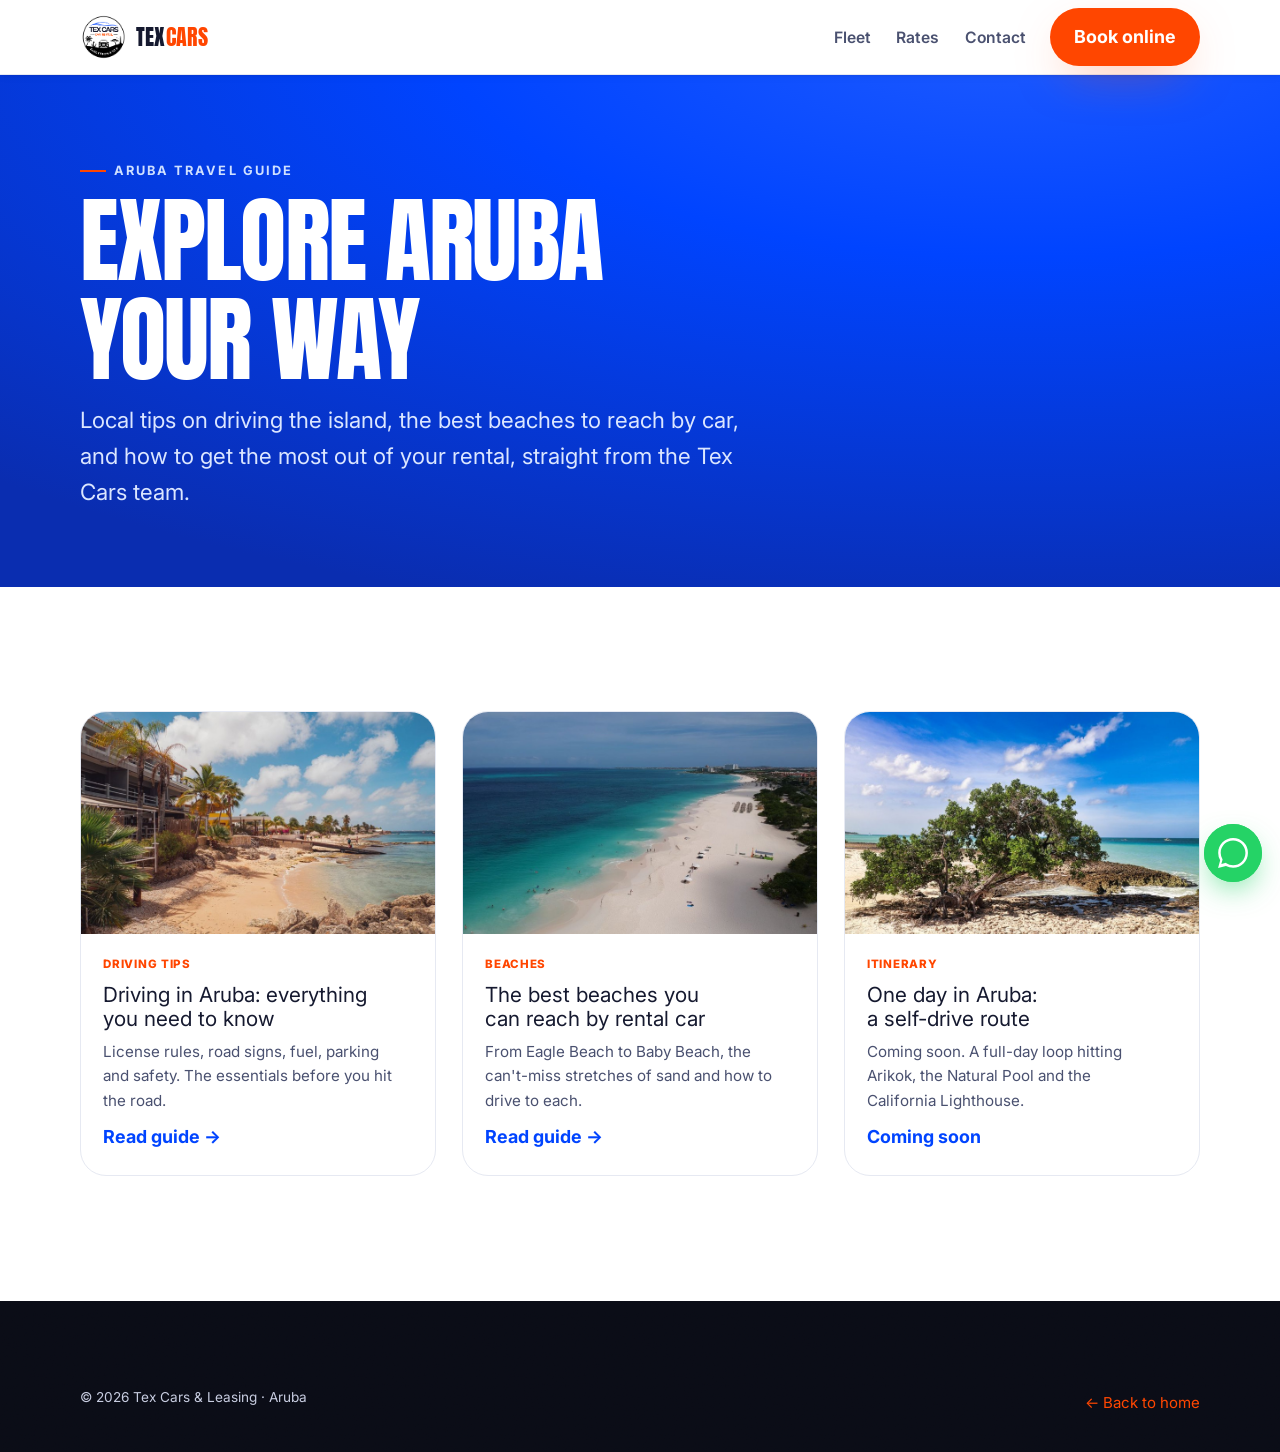
==== blog/index.html @ 94647b30 "chore: save project assets — Phase 1 site (Phase 1↔2 connection, real fleet, dual currency), client " ====
<!DOCTYPE html>
<html lang="en">
<head>
  <meta charset="UTF-8" />
  <meta name="viewport" content="width=device-width, initial-scale=1.0" />
  <title>Aruba Travel Guide | Tex Cars & Leasing</title>
  <meta name="description" content="Tips for getting around Aruba by car: driving rules, the best beaches you can reach, and how to make the most of your rental. By Tex Cars & Leasing." />
  <meta name="theme-color" content="#0044FF" />
  <link rel="canonical" href="https://tex-cars.com/blog/" />
  <link rel="icon" type="image/png" href="../assets/logo/LOGOCIRCLE_COLOUR.png" />
  <link rel="preconnect" href="https://fonts.googleapis.com" />
  <link rel="preconnect" href="https://fonts.gstatic.com" crossorigin />
  <link href="https://fonts.googleapis.com/css2?family=Anton&family=Inter:wght@400;500;600;700;800&display=swap" rel="stylesheet" />
  <link rel="stylesheet" href="../styles/reset.css" />
  <link rel="stylesheet" href="../styles/tokens.css" />
  <link rel="stylesheet" href="../styles/main.css" />
</head>
<body>
  <header class="header is-scrolled">
    <div class="container">
      <nav class="nav" aria-label="Main">
        <a class="nav__logo" href="../index.html" aria-label="Tex Cars home">
          <img src="../assets/logo/LOGOCIRCLE_COLOUR.png" alt="Tex Cars" />
          <span>TEX<b>CARS</b></span>
        </a>
        <ul class="nav__links">
          <li><a href="../index.html#fleet">Fleet</a></li>
          <li><a href="../index.html#rates">Rates</a></li>
          <li><a href="../index.html#contact">Contact</a></li>
        </ul>
        <div class="nav__actions">
          <a class="btn btn--wa" href="https://wa.me/2975642825" target="_blank" rel="noopener" data-booking-href="/book" data-book-en="Book online">Book now</a>
        </div>
      </nav>
    </div>
  </header>

  <main>
    <section class="blog-hero">
      <div class="container">
        <span class="eyebrow">Aruba travel guide</span>
        <h1>Explore Aruba<br>your way</h1>
        <p>Local tips on driving the island, the best beaches to reach by car, and how to get the most out of your rental, straight from the Tex Cars team.</p>
      </div>
    </section>

    <section class="section">
      <div class="container">
        <div class="post-grid">

          <a class="post-card" href="driving-in-aruba.html">
            <div class="post-card__img"><img src="../assets/img/hero-coast.jpg" alt="Coastal road in Aruba" loading="lazy" /></div>
            <div class="post-card__body">
              <span class="post-card__tag">Driving tips</span>
              <h3>Driving in Aruba: everything you need to know</h3>
              <p>License rules, road signs, fuel, parking and safety. The essentials before you hit the road.</p>
              <span class="more">Read guide →</span>
            </div>
          </a>

          <a class="post-card" href="best-beaches-by-car-aruba.html">
            <div class="post-card__img"><img src="../assets/img/hero-beach.jpg" alt="Turquoise beach in Aruba" loading="lazy" /></div>
            <div class="post-card__body">
              <span class="post-card__tag">Beaches</span>
              <h3>The best beaches you can reach by rental car</h3>
              <p>From Eagle Beach to Baby Beach, the can't-miss stretches of sand and how to drive to each.</p>
              <span class="more">Read guide →</span>
            </div>
          </a>

          <a class="post-card" href="driving-in-aruba.html">
            <div class="post-card__img"><img src="../assets/img/hero-tree.jpg" alt="Divi-divi tree in Aruba" loading="lazy" /></div>
            <div class="post-card__body">
              <span class="post-card__tag">Itinerary</span>
              <h3>One day in Aruba: a self-drive route</h3>
              <p>Coming soon. A full-day loop hitting Arikok, the Natural Pool and the California Lighthouse.</p>
              <span class="more">Coming soon</span>
            </div>
          </a>

        </div>
      </div>
    </section>
  </main>

  <footer class="footer">
    <div class="container">
      <div class="footer__bottom" style="margin-top:0;border-top:none;">
        <span>© <span id="year">2026</span> Tex Cars &amp; Leasing · Aruba</span>
        <a href="../index.html">← Back to home</a>
      </div>
    </div>
  </footer>

  <a class="wa-float" href="https://wa.me/2975642825" target="_blank" rel="noopener" aria-label="WhatsApp">
    <svg viewBox="0 0 24 24" fill="currentColor"><path d="M.057 24l1.687-6.163a11.867 11.867 0 01-1.587-5.946C.16 5.335 5.495 0 12.05 0a11.817 11.817 0 018.413 3.488 11.824 11.824 0 013.48 8.414c-.003 6.557-5.338 11.892-11.893 11.892a11.9 11.9 0 01-5.688-1.448L.057 24zm6.597-3.807c1.676.995 3.276 1.591 5.392 1.592 5.448 0 9.886-4.434 9.889-9.885.002-5.462-4.415-9.89-9.881-9.892-5.452 0-9.887 4.434-9.889 9.884a9.86 9.86 0 001.51 5.26l-.999 3.648 3.738-.979z"/></svg>
  </a>
  <script src="../data/config.js"></script>
  <script src="../scripts/booking-bridge.js"></script>
  <script>document.getElementById('year').textContent=new Date().getFullYear();</script>
</body>
</html>
---- styles/tokens.css ----
/* ============================================
   tokens.css — Tex Cars brand design tokens
   Palette sourced from the official logo:
   Blue #0044FF · Orange #FF4600 · Navy #15192F
   ============================================ */
:root {
  /* ---- Brand ---- */
  --brand-blue:   #0044FF;
  --brand-blue-600:#0036CC;
  --brand-blue-700:#0a2db0;
  --brand-orange: #FF4600;
  --brand-orange-600:#E23E00;
  --brand-navy:   #15192F;
  --brand-black:  #0a0c16;
  --white:        #FFFFFF;

  /* ---- Tints / neutrals ---- */
  --blue-50:   #EEF3FF;
  --blue-100:  #DCE6FF;
  --orange-50: #FFF1EC;
  --ink:       #15192F;
  --ink-soft:  #4a5170;
  --ink-mute:  #828aa6;
  --line:      #e6e9f2;
  --surface:   #f7f8fc;
  --surface-2: #eef1f8;

  /* ---- Gradients / glows ---- */
  --grad-hero: radial-gradient(120% 120% at 80% -10%, #1f5bff 0%, #0044FF 38%, #0a2db0 100%);
  --grad-band: linear-gradient(120deg, #0044FF 0%, #0a2db0 100%);
  --glow-orange: 0 18px 50px -18px rgba(255,70,0,.55);
  --glow-blue:   0 18px 50px -18px rgba(0,68,255,.45);

  /* ---- Typography ---- */
  --font-display: "Anton", "Archivo", system-ui, sans-serif;
  --font-body: "Inter", system-ui, -apple-system, Segoe UI, Roboto, sans-serif;
  --tracking-tight: -0.02em;
  --tracking-wide: 0.16em;

  /* fluid type scale */
  --fs-eyebrow: .8rem;
  --fs-body:   clamp(1rem, .96rem + .2vw, 1.125rem);
  --fs-lead:   clamp(1.125rem, 1rem + .6vw, 1.4rem);
  --fs-h3:     clamp(1.3rem, 1.1rem + 1vw, 1.8rem);
  --fs-h2:     clamp(2rem, 1.4rem + 2.6vw, 3.4rem);
  --fs-h1:     clamp(2.8rem, 1.6rem + 5.4vw, 6rem);

  /* ---- Layout ---- */
  --container: 1200px;
  --gutter: clamp(1.1rem, 4vw, 2.5rem);
  --radius: 16px;
  --radius-lg: 26px;
  --radius-pill: 999px;
  --section-y: clamp(4rem, 3rem + 6vw, 8rem);

  /* ---- Shadows ---- */
  --shadow-sm: 0 1px 2px rgba(21,25,47,.06), 0 2px 8px rgba(21,25,47,.05);
  --shadow-md: 0 10px 30px -12px rgba(21,25,47,.18);
  --shadow-lg: 0 30px 60px -20px rgba(21,25,47,.28);

  --ease: cubic-bezier(.22,.61,.36,1);
}
---- styles/main.css ----
/* ============================================
   main.css — Tex Cars layout + components
   ============================================ */

body {
  font-family: var(--font-body);
  color: var(--ink);
  background: var(--white);
  font-size: var(--fs-body);
  overflow-x: hidden;
}

/* ---------- Layout helpers ---------- */
.container { width: 100%; max-width: var(--container); margin-inline: auto; padding-inline: var(--gutter); }
.section { padding-block: var(--section-y); }
.section--tint { background: var(--surface); }
.center { text-align: center; }
.eyebrow {
  display: inline-flex; align-items: center; gap: .5rem;
  font-size: var(--fs-eyebrow); font-weight: 700; letter-spacing: var(--tracking-wide);
  text-transform: uppercase; color: var(--brand-blue);
}
.eyebrow::before { content: ""; width: 26px; height: 2px; background: var(--brand-orange); }
.section-head { max-width: 640px; margin-bottom: clamp(2rem, 4vw, 3.2rem); }
.section-head.center { margin-inline: auto; }
h2.title { font-family: var(--font-display); font-size: var(--fs-h2); letter-spacing: var(--tracking-tight); text-transform: uppercase; margin-top: .6rem; }
.lead { font-size: var(--fs-lead); color: var(--ink-soft); margin-top: 1rem; }

/* ---------- Buttons ---------- */
.btn {
  display: inline-flex; align-items: center; justify-content: center; gap: .55rem;
  font-weight: 700; padding: .9rem 1.5rem; border-radius: var(--radius-pill);
  transition: transform .25s var(--ease), box-shadow .25s var(--ease), background .2s;
  white-space: nowrap;
}
.btn svg { width: 1.15em; height: 1.15em; }
.btn--wa { background: var(--brand-orange); color: #fff; box-shadow: var(--glow-orange); }
.btn--wa:hover { transform: translateY(-2px); background: var(--brand-orange-600); }
.btn--primary { background: var(--brand-blue); color: #fff; box-shadow: var(--glow-blue); }
.btn--primary:hover { transform: translateY(-2px); background: var(--brand-blue-600); }
.btn--ghost { background: transparent; color: var(--brand-navy); border: 1.5px solid var(--line); }
.btn--ghost:hover { border-color: var(--brand-blue); color: var(--brand-blue); transform: translateY(-2px); }
.btn--light { background: #fff; color: var(--brand-blue); }
.btn--light:hover { transform: translateY(-2px); box-shadow: var(--shadow-lg); }
.btn--lg { padding: 1.05rem 1.9rem; font-size: 1.05rem; }
.btn--block { width: 100%; }

/* ---------- Header / nav ---------- */
.header {
  position: sticky; top: 0; z-index: 50;
  background: rgba(255,255,255,.82); backdrop-filter: blur(12px);
  border-bottom: 1px solid transparent; transition: border-color .3s, box-shadow .3s, background .3s;
}
.header.is-scrolled { border-bottom-color: var(--line); box-shadow: var(--shadow-sm); }
.nav { display: flex; align-items: center; gap: 1.5rem; height: 74px; }
.nav__logo { display: flex; align-items: center; gap: .6rem; font-family: var(--font-display); text-transform: uppercase; letter-spacing: .02em; }
.nav__logo img { height: 46px; width: auto; }
.nav__logo span { font-size: 1.4rem; color: var(--brand-navy); line-height: 1; }
.nav__logo span b { color: var(--brand-orange); font-weight: inherit; }
.nav__links { display: flex; align-items: center; gap: 1.6rem; margin-left: auto; }
.nav__links a { font-weight: 600; font-size: .98rem; color: var(--ink-soft); position: relative; transition: color .2s; }
.nav__links a::after { content: ""; position: absolute; left: 0; bottom: -6px; width: 0; height: 2px; background: var(--brand-orange); transition: width .25s var(--ease); }
.nav__links a:hover { color: var(--brand-navy); }
.nav__links a:hover::after { width: 100%; }
.nav__actions { display: flex; align-items: center; gap: .9rem; }

/* language switcher */
.langs { display: inline-flex; gap: 2px; background: var(--surface-2); padding: 4px; border-radius: var(--radius-pill); }
.lang-btn { font-size: .72rem; font-weight: 800; letter-spacing: .04em; padding: .32rem .55rem; border-radius: var(--radius-pill); color: var(--ink-mute); transition: all .2s; }
.lang-btn.is-active { background: var(--brand-blue); color: #fff; }
.lang-btn:hover:not(.is-active) { color: var(--brand-navy); }

/* mobile menu */
.nav__toggle { display: none; flex-direction: column; gap: 5px; padding: 8px; margin-left: auto; }
.nav__toggle span { width: 24px; height: 2px; background: var(--brand-navy); border-radius: 2px; transition: transform .3s var(--ease), opacity .2s; }
.nav__toggle.is-open span:nth-child(1) { transform: translateY(7px) rotate(45deg); }
.nav__toggle.is-open span:nth-child(2) { opacity: 0; }
.nav__toggle.is-open span:nth-child(3) { transform: translateY(-7px) rotate(-45deg); }

@media (max-width: 920px) {
  .nav__toggle { display: flex; }
  .nav__links {
    position: fixed; inset: 74px 0 auto 0; flex-direction: column; align-items: flex-start;
    gap: 0; background: #fff; padding: 1rem var(--gutter) 2rem; border-bottom: 1px solid var(--line);
    box-shadow: var(--shadow-lg); transform: translateY(-120%); transition: transform .35s var(--ease); margin: 0;
  }
  .nav.is-open .nav__links { transform: translateY(0); }
  .nav__links a { width: 100%; padding: .95rem 0; border-bottom: 1px solid var(--line); font-size: 1.1rem; }
  .nav__links a::after { display: none; }
  .nav__actions .btn--wa { display: none; }
}

/* ---------- Hero ---------- */
.hero { position: relative; color: #fff; background: var(--grad-hero); overflow: hidden; }
.hero::after { /* subtle road grid */
  content: ""; position: absolute; inset: 0; opacity: .12; pointer-events: none;
  background-image: linear-gradient(rgba(255,255,255,.5) 1px, transparent 1px), linear-gradient(90deg, rgba(255,255,255,.5) 1px, transparent 1px);
  background-size: 60px 60px; mask-image: radial-gradient(120% 80% at 50% 0%, #000 30%, transparent 75%);
}
.hero__glow { position: absolute; width: 460px; height: 460px; border-radius: 50%; filter: blur(80px); pointer-events: none; }
.hero__glow--o { background: rgba(255,70,0,.5); bottom: -160px; right: -80px; }
.hero__glow--w { background: rgba(255,255,255,.25); top: -180px; left: -60px; }
.hero__inner { position: relative; z-index: 2; display: grid; grid-template-columns: 1.1fr .9fr; gap: 2rem; align-items: center; padding-block: clamp(3.5rem, 6vw, 6rem); }
.hero__eyebrow { color: #cfe0ff; }
.hero__eyebrow::before { background: var(--brand-orange); }
.hero h1 { font-family: var(--font-display); font-size: var(--fs-h1); text-transform: uppercase; letter-spacing: var(--tracking-tight); margin: 1rem 0; }
.hero h1 em { color: var(--brand-orange); font-style: normal; }
.hero__sub { font-size: var(--fs-lead); color: #dbe6ff; max-width: 30ch; }
.hero__cta { display: flex; flex-wrap: wrap; gap: .9rem; margin-top: 2rem; }
.hero__note { margin-top: 1.4rem; font-size: .9rem; color: #b9caf0; display: flex; align-items: center; gap: .5rem; }
.hero__art { position: relative; justify-self: center; width: 100%; }
.hero__collage { position: relative; width: min(500px, 94%); margin-inline: auto; aspect-ratio: 1 / 0.92; }
.hero__img { position: absolute; border-radius: 22px; object-fit: cover; border: 4px solid rgba(255,255,255,.92); box-shadow: 0 30px 60px -22px rgba(0,0,0,.6); will-change: transform; }
.hero__img--1 { width: 66%; height: 56%; top: 0; right: 0; z-index: 2; animation: float 7.5s var(--ease) infinite; }
.hero__img--2 { width: 54%; height: 46%; bottom: 4%; left: 0; z-index: 3; animation: float 7.5s var(--ease) infinite .9s; }
.hero__img--3 { width: 44%; height: 34%; bottom: 0; right: 10%; z-index: 4; animation: float 6.5s var(--ease) infinite .45s; }
.hero__badge-chip { position: absolute; top: 6%; left: 4%; z-index: 5; width: 33%; aspect-ratio: 1; border-radius: 50%; background: #fff; display: grid; place-items: center; box-shadow: 0 18px 36px -12px rgba(0,0,0,.5); animation: float 8s var(--ease) infinite .3s; }
.hero__badge-chip img { width: 86%; }
@keyframes float { 0%,100%{ transform: translateY(0) rotate(0) } 50%{ transform: translateY(-16px) rotate(-.6deg) } }
@media (max-width: 880px) { .hero__collage { width: min(420px, 84%); margin-top: .5rem; } }
@media (max-width: 880px) {
  .hero__inner { grid-template-columns: 1fr; text-align: center; }
  .hero__eyebrow, .hero__cta { justify-content: center; }
  .hero__sub { margin-inline: auto; }
  .hero__art { order: -1; margin-bottom: 1rem; }
}

/* ---------- Trust strip ---------- */
.trust { background: var(--brand-navy); color: #fff; }
.trust__row { display: flex; flex-wrap: wrap; justify-content: center; gap: clamp(1rem,4vw,3rem); padding-block: 1.2rem; }
.trust__item { display: flex; align-items: center; gap: .6rem; font-weight: 600; font-size: .95rem; }
.trust__item svg { width: 22px; height: 22px; color: var(--brand-orange); flex: none; }

/* ---------- Fleet ---------- */
.fleet__grid { display: grid; grid-template-columns: repeat(auto-fill, minmax(280px, 1fr)); gap: 1.4rem; }
.car {
  background: #fff; border: 1px solid var(--line); border-radius: var(--radius-lg); overflow: hidden;
  display: flex; flex-direction: column;
  transition: transform .3s var(--ease), box-shadow .3s var(--ease), border-color .3s, opacity .35s var(--ease), filter .35s var(--ease);
}
.car:hover { transform: translateY(-6px); box-shadow: var(--shadow-lg); border-color: transparent; }
.car__media { position: relative; aspect-ratio: 16/10; background: var(--grad-band); display: grid; place-items: center; overflow: hidden; }
.car__media img { width: 100%; height: 100%; object-fit: cover; transition: transform .6s var(--ease); }
.car:hover .car__media img { transform: scale(1.08); }
.car__media::after { content: ""; position: absolute; inset: 0; background: linear-gradient(180deg, rgba(21,25,47,0) 55%, rgba(21,25,47,.35) 100%); }
.car__class { position: absolute; top: 12px; left: 12px; background: rgba(255,255,255,.92); color: var(--brand-navy); font-size: .72rem; font-weight: 800; letter-spacing: .05em; text-transform: uppercase; padding: .3rem .65rem; border-radius: var(--radius-pill); }
.car__body { padding: 1.2rem 1.3rem 1.4rem; display: flex; flex-direction: column; gap: .85rem; flex: 1; }
.car__name { font-family: var(--font-display); text-transform: uppercase; font-size: 1.35rem; color: var(--brand-navy); letter-spacing: .01em; }
.car__specs { display: flex; flex-wrap: wrap; gap: .5rem; }
.car__spec { display: inline-flex; align-items: center; gap: .35rem; font-size: .8rem; font-weight: 600; color: var(--ink-soft); background: var(--surface); padding: .35rem .6rem; border-radius: var(--radius-pill); }
.car__foot { margin-top: auto; display: flex; align-items: flex-end; justify-content: space-between; gap: 1rem; padding-top: .4rem; }
.car__price { line-height: 1.1; }
.car__price b { font-family: var(--font-display); font-size: 1.7rem; color: var(--brand-blue); }
.car__price small { display: block; font-size: .72rem; color: var(--ink-mute); font-weight: 600; }
.car__price .from { font-size: .7rem; color: var(--ink-mute); text-transform: uppercase; letter-spacing: .08em; font-weight: 700; }

/* ---------- Rates table ---------- */
.rates__wrap { overflow-x: auto; border: 1px solid var(--line); border-radius: var(--radius-lg); box-shadow: var(--shadow-sm); }
.rates__table { width: 100%; border-collapse: collapse; min-width: 540px; }
.rates__table th, .rates__table td { padding: 1rem 1.2rem; text-align: left; border-bottom: 1px solid var(--line); }
.rates__table thead th { background: var(--brand-navy); color: #fff; font-size: .82rem; letter-spacing: .06em; text-transform: uppercase; }
.rates__table thead th:not(:first-child) { text-align: center; }
.rates__table tbody td:not(:first-child) { text-align: center; font-variant-numeric: tabular-nums; font-weight: 700; color: var(--brand-navy); }
.rates__table tbody tr:last-child td { border-bottom: none; }
.rates__table tbody tr:hover { background: var(--blue-50); }
.rates__table .cls { font-weight: 700; color: var(--brand-navy); }
.rates__note { margin-top: 1rem; font-size: .9rem; color: var(--ink-soft); }

/* ---------- Steps ---------- */
.steps { display: grid; grid-template-columns: repeat(auto-fit, minmax(240px,1fr)); gap: 1.4rem; counter-reset: step; }
.step {
  position: relative; background: #fff; border: 1px solid var(--line); border-radius: var(--radius-lg); padding: 2rem 1.5rem 1.6rem; overflow: hidden;
  transition: transform .35s var(--ease), box-shadow .35s var(--ease), opacity .35s var(--ease), filter .35s var(--ease);
}
.step:hover { transform: translateY(-5px); box-shadow: var(--shadow-md); }
.step__n { counter-increment: step; font-family: var(--font-display); font-size: 2.4rem; color: var(--brand-blue); line-height: 1; }
.step__n::before { content: "0" counter(step); }
.step h3 { font-size: var(--fs-h3); color: var(--brand-navy); margin: .6rem 0 .5rem; }
.step p { color: var(--ink-soft); font-size: .98rem; }
.step__ico { position: absolute; top: 1.6rem; right: 1.6rem; width: 30px; height: 30px; color: var(--brand-orange); opacity: .9; }

/* ---------- Why (feature grid) ---------- */
.why__grid { display: grid; grid-template-columns: repeat(auto-fit, minmax(230px,1fr)); gap: 1.2rem; }
.why__card {
  position: relative; overflow: hidden;
  background: #fff; border: 1px solid var(--line); border-radius: var(--radius-lg); padding: 1.6rem 1.5rem;
  transition: transform .3s var(--ease), box-shadow .3s, opacity .35s var(--ease), filter .35s var(--ease);
}
.why__card:hover { transform: translateY(-5px); box-shadow: var(--shadow-md); }
.why__ico { width: 50px; height: 50px; border-radius: 14px; display: grid; place-items: center; background: var(--blue-50); color: var(--brand-blue); margin-bottom: 1rem; }
.why__ico svg { width: 26px; height: 26px; }
.why__card h3 { font-size: 1.2rem; color: var(--brand-navy); margin-bottom: .4rem; }
.why__card p { color: var(--ink-soft); font-size: .95rem; }

/* ---------- Inquiry / contact ---------- */
.inquiry { background: var(--grad-band); color: #fff; border-radius: var(--radius-lg); overflow: hidden; display: grid; grid-template-columns: .9fr 1.1fr; box-shadow: var(--shadow-lg); }
.inquiry__aside { padding: clamp(2rem,4vw,3.2rem); display: flex; flex-direction: column; gap: 1.2rem; position: relative; }
.inquiry__aside h2 { font-family: var(--font-display); font-size: var(--fs-h2); text-transform: uppercase; line-height: 1; }
.inquiry__aside p { color: #dbe6ff; }
.inquiry__contact { margin-top: auto; display: flex; flex-direction: column; gap: .7rem; }
.inquiry__contact a { display: inline-flex; align-items: center; gap: .6rem; font-weight: 600; }
.inquiry__contact svg { width: 20px; height: 20px; color: var(--brand-orange); }
.inquiry__form { background: #fff; color: var(--ink); padding: clamp(1.6rem,4vw,2.6rem); display: grid; gap: 1rem; }
.field { display: grid; gap: .4rem; }
.field label { font-size: .82rem; font-weight: 700; color: var(--brand-navy); }
.field input, .field select, .field textarea {
  width: 100%; padding: .8rem .9rem; border: 1.5px solid var(--line); border-radius: 12px; background: var(--surface);
  transition: border-color .2s, background .2s;
}
.field input:focus, .field select:focus, .field textarea:focus { border-color: var(--brand-blue); background: #fff; outline: none; }
.field textarea { resize: vertical; min-height: 92px; }
.field--row { display: grid; grid-template-columns: 1fr 1fr; gap: 1rem; }
@media (max-width: 460px) { .field--row { grid-template-columns: 1fr; } }

/* date range picker */
.daterange { display: grid; grid-template-columns: 1fr auto 1fr; align-items: center; gap: .6rem; border: 1.5px solid var(--line); border-radius: 14px; padding: .55rem .7rem; background: var(--surface); transition: border-color .2s, background .2s; }
.daterange:focus-within { border-color: var(--brand-blue); background: #fff; }
.daterange__cell { display: grid; gap: .15rem; }
.daterange__tag { font-size: .68rem; font-weight: 800; letter-spacing: .08em; text-transform: uppercase; color: var(--brand-blue); }
.daterange input { border: none; background: transparent; padding: .15rem 0; font-weight: 600; color: var(--brand-navy); width: 100%; }
.daterange input:focus { outline: none; }
.daterange__arrow { width: 22px; height: 22px; color: var(--brand-orange); }
.daterange__count { margin-top: .55rem; font-size: .85rem; font-weight: 700; color: var(--brand-blue); display: inline-flex; align-items: center; gap: .4rem; }
.daterange__count[hidden] { display: none; }
.daterange__count::before { content: "🚗"; }
.form__msg { font-size: .9rem; font-weight: 600; min-height: 1.2em; }
.form__msg.ok { color: var(--brand-blue); }
.form__msg.err { color: var(--brand-orange); }
@media (max-width: 800px) { .inquiry { grid-template-columns: 1fr; } }

/* ---------- FAQ ---------- */
.faq { max-width: 780px; margin-inline: auto; display: grid; gap: .8rem; }
.faq__item { border: 1px solid var(--line); border-radius: var(--radius); background: #fff; overflow: hidden; }
.faq__q { width: 100%; display: flex; align-items: center; justify-content: space-between; gap: 1rem; padding: 1.1rem 1.3rem; font-weight: 700; color: var(--brand-navy); text-align: left; }
.faq__q .plus { flex: none; width: 22px; height: 22px; position: relative; }
.faq__q .plus::before, .faq__q .plus::after { content: ""; position: absolute; inset: 0; margin: auto; background: var(--brand-orange); transition: transform .3s var(--ease); }
.faq__q .plus::before { width: 2px; height: 14px; }
.faq__q .plus::after { width: 14px; height: 2px; }
.faq__item.is-open .plus::before { transform: rotate(90deg); }
.faq__a { max-height: 0; overflow: hidden; transition: max-height .35s var(--ease); }
.faq__a p { padding: 0 1.3rem 1.2rem; color: var(--ink-soft); }

/* ---------- Footer ---------- */
.footer { background: var(--brand-black); color: #c7cce0; padding-block: clamp(3rem,5vw,4.5rem) 2rem; }
.footer__grid { display: grid; grid-template-columns: 1.4fr 1fr 1fr 1.2fr; gap: 2rem; }
.footer__brand img { height: 64px; margin-bottom: 1rem; }
.footer__brand p { font-size: .92rem; max-width: 32ch; }
.footer h4 { color: #fff; font-size: .8rem; letter-spacing: .1em; text-transform: uppercase; margin-bottom: 1rem; }
.footer a { color: #c7cce0; font-size: .94rem; display: inline-flex; align-items: center; gap: .5rem; padding: .25rem 0; transition: color .2s; }
.footer a:hover { color: var(--brand-orange); }
.footer__col ul { display: grid; gap: .15rem; }
.footer__bottom { margin-top: 2.6rem; padding-top: 1.4rem; border-top: 1px solid rgba(255,255,255,.1); display: flex; flex-wrap: wrap; justify-content: space-between; gap: 1rem; font-size: .85rem; }
.footer__bottom a { color: var(--brand-orange); }
@media (max-width: 760px) { .footer__grid { grid-template-columns: 1fr 1fr; } }
@media (max-width: 460px) { .footer__grid { grid-template-columns: 1fr; } }

/* ---------- Scroll reveal ---------- */
[data-reveal] { opacity: 0; transform: translateY(24px); transition: opacity .7s var(--ease), transform .7s var(--ease); }
[data-reveal].is-in { opacity: 1; transform: none; }

/* ---------- Floating WhatsApp ---------- */
.wa-float { position: fixed; right: 18px; bottom: 18px; z-index: 60; width: 58px; height: 58px; border-radius: 50%; background: #25D366; color: #fff; display: grid; place-items: center; box-shadow: 0 12px 30px -8px rgba(37,211,102,.7); transition: transform .25s var(--ease); }
.wa-float:hover { transform: scale(1.08); }
.wa-float svg { width: 30px; height: 30px; }

/* ---------- Destinations marquee ---------- */
.marquee { overflow: hidden; background: #fff; border-bottom: 1px solid var(--line); padding: 1.1rem 0; -webkit-mask-image: linear-gradient(90deg, transparent, #000 8%, #000 92%, transparent); mask-image: linear-gradient(90deg, transparent, #000 8%, #000 92%, transparent); }
.marquee__track { display: flex; width: max-content; gap: 2.6rem; animation: scrollx 34s linear infinite; }
.marquee__track span { font-family: var(--font-display); text-transform: uppercase; font-size: 1.3rem; letter-spacing: .02em; color: var(--brand-navy); display: inline-flex; align-items: center; gap: 2.6rem; opacity: .8; }
.marquee__track span::after { content: "▲"; color: var(--brand-orange); font-size: .5em; transform: translateY(-2px); }
.marquee:hover .marquee__track { animation-play-state: paused; }
@keyframes scrollx { to { transform: translateX(-50%); } }

/* ---------- WhatsApp float pulse ---------- */
.wa-float::before { content: ""; position: absolute; inset: 0; border-radius: 50%; background: #25D366; z-index: -1; animation: wapulse 2.6s var(--ease) infinite; }
@keyframes wapulse { 0% { transform: scale(1); opacity: .55; } 70%,100% { transform: scale(1.9); opacity: 0; } }

/* ---------- Section heading underline sweep ---------- */
h2.title { position: relative; text-wrap: balance; }
h2.title::after {
  content: ""; display: block; width: 72px; height: 4px; margin-top: .9rem; border-radius: 2px;
  background: linear-gradient(90deg, var(--brand-orange), var(--brand-blue));
}
.section-head.center h2.title::after { margin-inline: auto; }
.section-head[data-reveal] h2.title::after { transform: scaleX(0); transform-origin: left; transition: transform .7s var(--ease) .25s; }
.section-head.center[data-reveal] h2.title::after { transform-origin: center; }
.section-head[data-reveal].is-in h2.title::after { transform: scaleX(1); }

/* ---------- Card media zoom already handled; add CTA shimmer ---------- */
.btn--wa, .btn--primary { position: relative; overflow: hidden; }
.btn--wa::after, .btn--primary::after { content: ""; position: absolute; top: 0; left: -120%; width: 60%; height: 100%; background: linear-gradient(100deg, transparent, rgba(255,255,255,.4), transparent); transform: skewX(-18deg); transition: left .6s var(--ease); }
.btn--wa:hover::after, .btn--primary:hover::after { left: 140%; }

/* ---------- Blog ---------- */
.blog-hero { background: var(--grad-hero); color: #fff; padding-block: clamp(3rem,6vw,5rem); }
.blog-hero .eyebrow { color: #cfe0ff; }
.blog-hero h1 { font-family: var(--font-display); text-transform: uppercase; font-size: var(--fs-h1); letter-spacing: var(--tracking-tight); margin-top: .6rem; }
.blog-hero p { color: #dbe6ff; font-size: var(--fs-lead); max-width: 50ch; margin-top: .8rem; }
.post-grid { display: grid; grid-template-columns: repeat(auto-fill, minmax(300px,1fr)); gap: 1.6rem; }
.post-card { display: flex; flex-direction: column; border: 1px solid var(--line); border-radius: var(--radius-lg); overflow: hidden; background: #fff; transition: transform .3s var(--ease), box-shadow .3s; }
.post-card:hover { transform: translateY(-6px); box-shadow: var(--shadow-lg); }
.post-card__img { aspect-ratio: 16/10; overflow: hidden; }
.post-card__img img { width: 100%; height: 100%; object-fit: cover; transition: transform .5s var(--ease); }
.post-card:hover .post-card__img img { transform: scale(1.06); }
.post-card__body { padding: 1.3rem 1.4rem 1.5rem; display: flex; flex-direction: column; gap: .6rem; flex: 1; }
.post-card__tag { font-size: .72rem; font-weight: 800; letter-spacing: .06em; text-transform: uppercase; color: var(--brand-orange); }
.post-card h3 { font-size: 1.3rem; color: var(--brand-navy); line-height: 1.15; }
.post-card p { color: var(--ink-soft); font-size: .95rem; }
.post-card .more { margin-top: auto; font-weight: 700; color: var(--brand-blue); }

.article { max-width: 760px; margin-inline: auto; }
.article__cover { aspect-ratio: 16/9; border-radius: var(--radius-lg); overflow: hidden; margin-bottom: 2rem; box-shadow: var(--shadow-md); }
.article__cover img { width: 100%; height: 100%; object-fit: cover; }
.article h1 { font-family: var(--font-display); text-transform: uppercase; font-size: clamp(2rem,1.4rem+3vw,3.4rem); color: var(--brand-navy); letter-spacing: var(--tracking-tight); }
.article .meta { color: var(--ink-mute); font-size: .9rem; font-weight: 600; margin: .6rem 0 1.6rem; }
.article h2 { font-size: var(--fs-h3); color: var(--brand-navy); margin: 2rem 0 .6rem; }
.article p, .article li { color: var(--ink-soft); margin-bottom: 1rem; }
.article ul { padding-left: 1.2rem; list-style: disc; display: grid; gap: .4rem; margin-bottom: 1rem; }
.article a { color: var(--brand-blue); font-weight: 600; text-decoration: underline; text-underline-offset: 3px; }
.backlink { display: inline-flex; align-items: center; gap: .4rem; font-weight: 700; color: var(--brand-blue); margin-bottom: 1.5rem; }
.article__cta { margin-top: 2.5rem; padding: 1.8rem; border-radius: var(--radius-lg); background: var(--surface); text-align: center; display: grid; gap: 1rem; place-items: center; border: 1px solid var(--line); }
.article__cta p { font-family: var(--font-display); text-transform: uppercase; font-size: 1.4rem; color: var(--brand-navy); margin: 0; }

/* badge note for placeholder content */
.placeholder-flag { display: inline-block; font-size: .72rem; font-weight: 700; color: var(--brand-orange); background: var(--orange-50); padding: .25rem .6rem; border-radius: var(--radius-pill); margin-left: .5rem; vertical-align: middle; }
/* not-yet-live footer item (e.g. Instagram): reads as muted text, not a link */
.footer__soon { opacity: .55; cursor: default; }

/* ============================================
   Alive layer — saltycodestudio-parts techniques
   grain overlay · sibling dim spotlight · cursor spotlight
   marquee skew · magnetic CTAs · progress bar · entrances
   ============================================ */

/* ---------- Film grain (parts: css/grain-noise-overlay) ---------- */
.hero, .inquiry, .footer { isolation: isolate; }
.footer { position: relative; }
.hero::before, .inquiry::after, .footer::after {
  content: ""; position: absolute; inset: 0; z-index: 1; pointer-events: none; border-radius: inherit;
  background-image: url("data:image/svg+xml,%3Csvg xmlns='http://www.w3.org/2000/svg' width='160' height='160'%3E%3Cfilter id='n'%3E%3CfeTurbulence type='fractalNoise' baseFrequency='0.9' numOctaves='2' stitchTiles='stitch'/%3E%3C/filter%3E%3Crect width='100%25' height='100%25' filter='url(%23n)'/%3E%3C/svg%3E");
  background-size: 160px 160px;
  opacity: .07; mix-blend-mode: overlay;
}
.footer::after { opacity: .05; }

/* ---------- Sibling dim spotlight (parts: css/has-sibling-spotlight) ---------- */
@media (hover: hover) {
  .fleet__grid:has(.car:hover) .car:not(:hover) { opacity: .5; filter: saturate(.65); }
  .why__grid:has(.why__card:hover) .why__card:not(:hover) { opacity: .5; filter: saturate(.65); }
  .steps:has(.step:hover) .step:not(:hover) { opacity: .55; }
  .faq:has(.faq__item:hover) .faq__item:not(:hover) { opacity: .65; }
}

/* Unified transitions, declared after [data-reveal] so reveal, hover and dim share one list */
.car { transition: transform .35s var(--ease), box-shadow .35s var(--ease), border-color .3s, opacity .45s var(--ease), filter .35s var(--ease); }
.why__card { transition: transform .3s var(--ease), box-shadow .3s, opacity .45s var(--ease), filter .35s var(--ease); }
.step { transition: transform .35s var(--ease), box-shadow .35s var(--ease), opacity .45s var(--ease), filter .35s var(--ease); }
.faq__item { transition: opacity .45s var(--ease), transform .6s var(--ease); }

/* ---------- Cursor spotlight on cards (parts: react/spotlight-card, CSS technique) ---------- */
.why__card::before, .step::before {
  content: ""; position: absolute; inset: 0; opacity: 0; pointer-events: none;
  background: radial-gradient(240px circle at var(--mx, 50%) var(--my, 50%), rgba(0,68,255,.09), transparent 65%);
  transition: opacity .35s var(--ease);
}
.why__card:hover::before, .step:hover::before { opacity: 1; }

/* ---------- Tinted sections: ambient depth instead of flat gray ---------- */
.section--tint {
  background:
    radial-gradient(640px 320px at 92% 0%, rgba(0,68,255,.05), transparent 70%),
    radial-gradient(520px 300px at 2% 100%, rgba(255,70,0,.045), transparent 70%),
    var(--surface);
}

/* ---------- Marquee velocity skew (parts: motion/scroll-velocity-skew-marquee) ---------- */
.marquee__skew { will-change: transform; }

/* ---------- Scroll progress bar (parts: motion/scroll-progress-bar) ---------- */
.progress { position: fixed; top: 0; left: 0; right: 0; height: 3px; z-index: 80; pointer-events: none; }
.progress span {
  display: block; height: 100%; transform: scaleX(0); transform-origin: left;
  background: linear-gradient(90deg, var(--brand-blue), var(--brand-orange));
}

/* ---------- Hero entrance stagger (animation: backwards, so it never fights parallax) ---------- */
@keyframes rise { from { opacity: 0; transform: translateY(18px); } }
.hero__copy > * { animation: rise .7s var(--ease) backwards; }
.hero__copy > *:nth-child(2) { animation-delay: .08s; }
.hero__copy > *:nth-child(3) { animation-delay: .16s; }
.hero__copy > *:nth-child(4) { animation-delay: .24s; }
.hero__copy > *:nth-child(5) { animation-delay: .32s; }
.hero__collage { animation: rise .9s var(--ease) .2s backwards; transition: transform .6s var(--ease); will-change: transform; }

/* ---------- Typography niceties ---------- */
.hero h1 { text-wrap: balance; }
.lead, .hero__sub { text-wrap: pretty; }

/* ---------- Moved inline styles ---------- */
.inquiry__loc { opacity: .7; }
.footer__pitch { font-size: .92rem; margin-bottom: 1rem; }

/* ---------- Visible keyboard focus ---------- */
:focus-visible { outline: 3px solid rgba(0,68,255,.55); outline-offset: 2px; border-radius: 4px; }
.hero :focus-visible, .inquiry__aside :focus-visible { outline-color: rgba(255,255,255,.8); }

/* ---------- Reduced motion: calm everything down ---------- */
@media (prefers-reduced-motion: reduce) {
  .hero__img, .hero__badge-chip, .marquee__track, .wa-float::before { animation: none; }
  .hero__copy > *, .hero__collage { animation: none; }
  [data-reveal] { opacity: 1; transform: none; transition: none; }
  .btn, .car, .step, .why__card, .post-card { transition: none; }
}
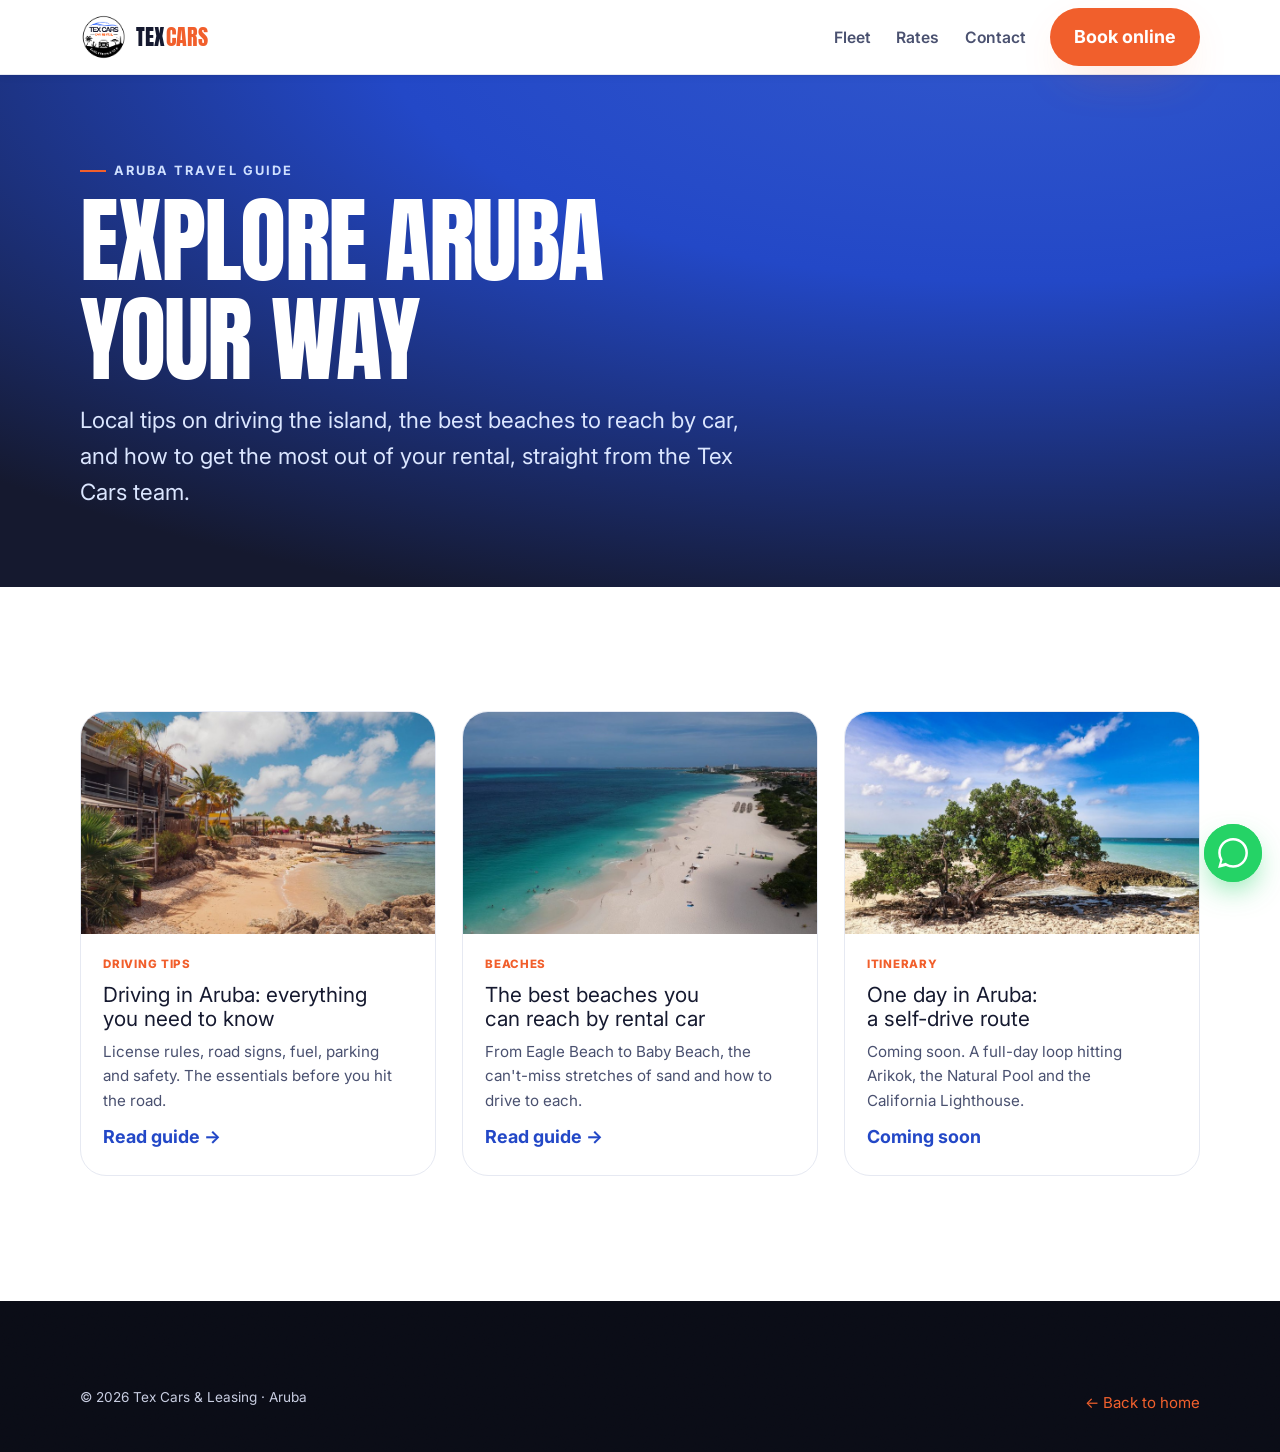
==== commit d7f29726: "Marketing site: softened palette, real photos, white-logo favicon, V-plates - Softer brand palette (" ====
--- a/blog/index.html
+++ b/blog/index.html
@@ -5,9 +5,9 @@
   <meta name="viewport" content="width=device-width, initial-scale=1.0" />
   <title>Aruba Travel Guide | Tex Cars & Leasing</title>
   <meta name="description" content="Tips for getting around Aruba by car: driving rules, the best beaches you can reach, and how to make the most of your rental. By Tex Cars & Leasing." />
-  <meta name="theme-color" content="#0044FF" />
+  <meta name="theme-color" content="#2348C7" />
   <link rel="canonical" href="https://tex-cars.com/blog/" />
-  <link rel="icon" type="image/png" href="../assets/logo/LOGOCIRCLE_COLOUR.png" />
+  <link rel="icon" type="image/png" href="../assets/logo/favicon-white.png" />
   <link rel="preconnect" href="https://fonts.googleapis.com" />
   <link rel="preconnect" href="https://fonts.gstatic.com" crossorigin />
   <link href="https://fonts.googleapis.com/css2?family=Anton&family=Inter:wght@400;500;600;700;800&display=swap" rel="stylesheet" />
--- a/styles/tokens.css
+++ b/styles/tokens.css
@@ -1,23 +1,27 @@
 /* ============================================
    tokens.css — Tex Cars brand design tokens
-   Palette sourced from the official logo:
-   Blue #0044FF · Orange #FF4600 · Navy #15192F
+   Brand identity (from the logo): Blue · Orange · Navy.
+   The UI palette below is a softened, more premium take on those
+   brand colors: a deeper cobalt instead of electric blue, a warmer
+   coral instead of hot orange, and calmer gradients/glows. The logo
+   keeps its original bright colors; the site simply sits quieter
+   around it. Logo source values live in brand-kit/colors/colors.md.
    ============================================ */
 :root {
-  /* ---- Brand ---- */
-  --brand-blue:   #0044FF;
-  --brand-blue-600:#0036CC;
-  --brand-blue-700:#0a2db0;
-  --brand-orange: #FF4600;
-  --brand-orange-600:#E23E00;
+  /* ---- Brand (softened UI palette) ---- */
+  --brand-blue:   #2348C7;
+  --brand-blue-600:#1C3AA1;
+  --brand-blue-700:#152C7A;
+  --brand-orange: #F15F2C;
+  --brand-orange-600:#D84E1F;
   --brand-navy:   #15192F;
   --brand-black:  #0a0c16;
   --white:        #FFFFFF;
 
   /* ---- Tints / neutrals ---- */
-  --blue-50:   #EEF3FF;
-  --blue-100:  #DCE6FF;
-  --orange-50: #FFF1EC;
+  --blue-50:   #EFF3FC;
+  --blue-100:  #DCE5F6;
+  --orange-50: #FBF2EE;
   --ink:       #15192F;
   --ink-soft:  #4a5170;
   --ink-mute:  #828aa6;
@@ -25,11 +29,11 @@
   --surface:   #f7f8fc;
   --surface-2: #eef1f8;
 
-  /* ---- Gradients / glows ---- */
-  --grad-hero: radial-gradient(120% 120% at 80% -10%, #1f5bff 0%, #0044FF 38%, #0a2db0 100%);
-  --grad-band: linear-gradient(120deg, #0044FF 0%, #0a2db0 100%);
-  --glow-orange: 0 18px 50px -18px rgba(255,70,0,.55);
-  --glow-blue:   0 18px 50px -18px rgba(0,68,255,.45);
+  /* ---- Gradients / glows (softened: cobalt settling into navy) ---- */
+  --grad-hero: radial-gradient(120% 120% at 80% -10%, #3157CC 0%, #2348C7 42%, #15192F 100%);
+  --grad-band: linear-gradient(120deg, #2348C7 0%, #15192F 100%);
+  --glow-orange: 0 18px 50px -18px rgba(241,95,44,.32);
+  --glow-blue:   0 18px 50px -18px rgba(35,72,199,.30);
 
   /* ---- Typography ---- */
   --font-display: "Anton", "Archivo", system-ui, sans-serif;
--- a/styles/main.css
+++ b/styles/main.css
@@ -98,7 +98,7 @@
   background-size: 60px 60px; mask-image: radial-gradient(120% 80% at 50% 0%, #000 30%, transparent 75%);
 }
 .hero__glow { position: absolute; width: 460px; height: 460px; border-radius: 50%; filter: blur(80px); pointer-events: none; }
-.hero__glow--o { background: rgba(255,70,0,.5); bottom: -160px; right: -80px; }
+.hero__glow--o { background: rgba(241,95,44,.30); bottom: -160px; right: -80px; }
 .hero__glow--w { background: rgba(255,255,255,.25); top: -180px; left: -60px; }
 .hero__inner { position: relative; z-index: 2; display: grid; grid-template-columns: 1.1fr .9fr; gap: 2rem; align-items: center; padding-block: clamp(3.5rem, 6vw, 6rem); }
 .hero__eyebrow { color: #cfe0ff; }
@@ -360,7 +360,7 @@
 /* ---------- Cursor spotlight on cards (parts: react/spotlight-card, CSS technique) ---------- */
 .why__card::before, .step::before {
   content: ""; position: absolute; inset: 0; opacity: 0; pointer-events: none;
-  background: radial-gradient(240px circle at var(--mx, 50%) var(--my, 50%), rgba(0,68,255,.09), transparent 65%);
+  background: radial-gradient(240px circle at var(--mx, 50%) var(--my, 50%), rgba(35,72,199,.09), transparent 65%);
   transition: opacity .35s var(--ease);
 }
 .why__card:hover::before, .step:hover::before { opacity: 1; }
@@ -368,8 +368,8 @@
 /* ---------- Tinted sections: ambient depth instead of flat gray ---------- */
 .section--tint {
   background:
-    radial-gradient(640px 320px at 92% 0%, rgba(0,68,255,.05), transparent 70%),
-    radial-gradient(520px 300px at 2% 100%, rgba(255,70,0,.045), transparent 70%),
+    radial-gradient(640px 320px at 92% 0%, rgba(35,72,199,.05), transparent 70%),
+    radial-gradient(520px 300px at 2% 100%, rgba(241,95,44,.045), transparent 70%),
     var(--surface);
 }
 
@@ -401,7 +401,7 @@
 .footer__pitch { font-size: .92rem; margin-bottom: 1rem; }
 
 /* ---------- Visible keyboard focus ---------- */
-:focus-visible { outline: 3px solid rgba(0,68,255,.55); outline-offset: 2px; border-radius: 4px; }
+:focus-visible { outline: 3px solid rgba(35,72,199,.55); outline-offset: 2px; border-radius: 4px; }
 .hero :focus-visible, .inquiry__aside :focus-visible { outline-color: rgba(255,255,255,.8); }
 
 /* ---------- Reduced motion: calm everything down ---------- */
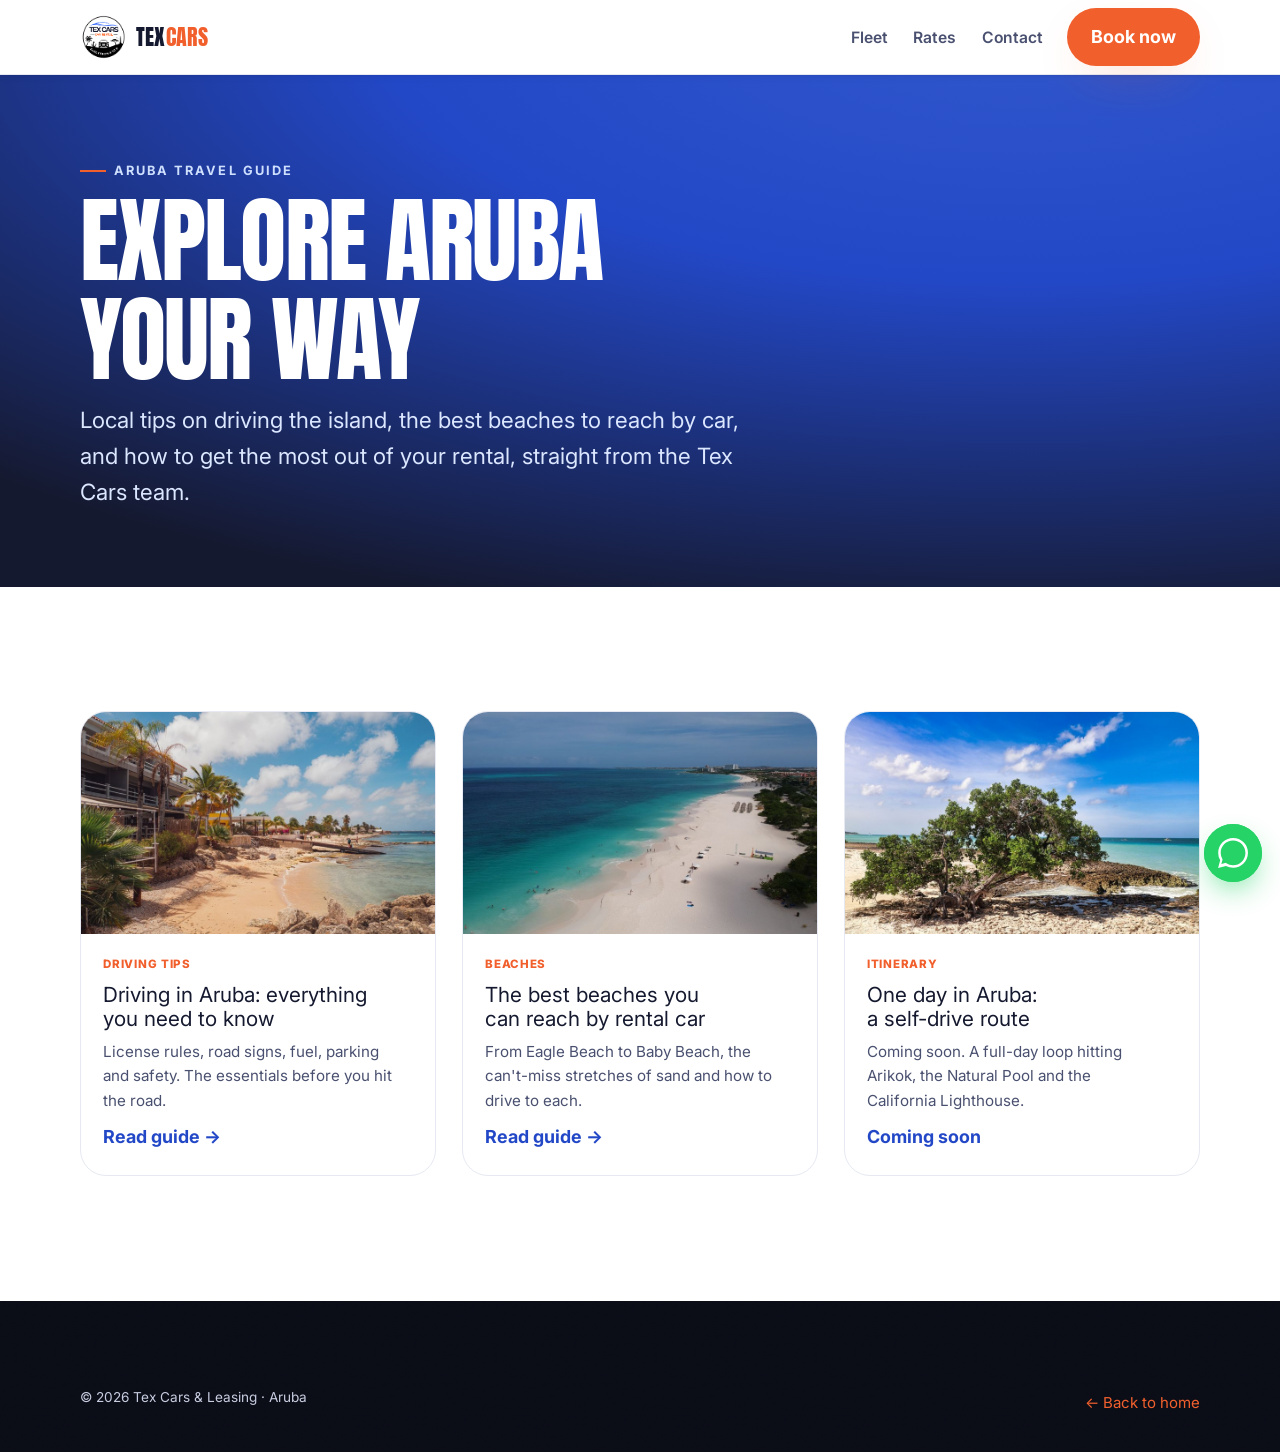
==== commit 303ed1be: "site: update WhatsApp reservation number to +297 594 5454" ====
--- a/blog/index.html
+++ b/blog/index.html
@@ -29,7 +29,7 @@
           <li><a href="../index.html#contact">Contact</a></li>
         </ul>
         <div class="nav__actions">
-          <a class="btn btn--wa" href="https://wa.me/2975642825" target="_blank" rel="noopener" data-booking-href="/book" data-book-en="Book online">Book now</a>
+          <a class="btn btn--wa" href="https://wa.me/2975945454" target="_blank" rel="noopener" data-booking-href="/book" data-book-en="Book online">Book now</a>
         </div>
       </nav>
     </div>
@@ -92,7 +92,7 @@
     </div>
   </footer>
 
-  <a class="wa-float" href="https://wa.me/2975642825" target="_blank" rel="noopener" aria-label="WhatsApp">
+  <a class="wa-float" href="https://wa.me/2975945454" target="_blank" rel="noopener" aria-label="WhatsApp">
     <svg viewBox="0 0 24 24" fill="currentColor"><path d="M.057 24l1.687-6.163a11.867 11.867 0 01-1.587-5.946C.16 5.335 5.495 0 12.05 0a11.817 11.817 0 018.413 3.488 11.824 11.824 0 013.48 8.414c-.003 6.557-5.338 11.892-11.893 11.892a11.9 11.9 0 01-5.688-1.448L.057 24zm6.597-3.807c1.676.995 3.276 1.591 5.392 1.592 5.448 0 9.886-4.434 9.889-9.885.002-5.462-4.415-9.89-9.881-9.892-5.452 0-9.887 4.434-9.889 9.884a9.86 9.86 0 001.51 5.26l-.999 3.648 3.738-.979z"/></svg>
   </a>
   <script src="../data/config.js"></script>
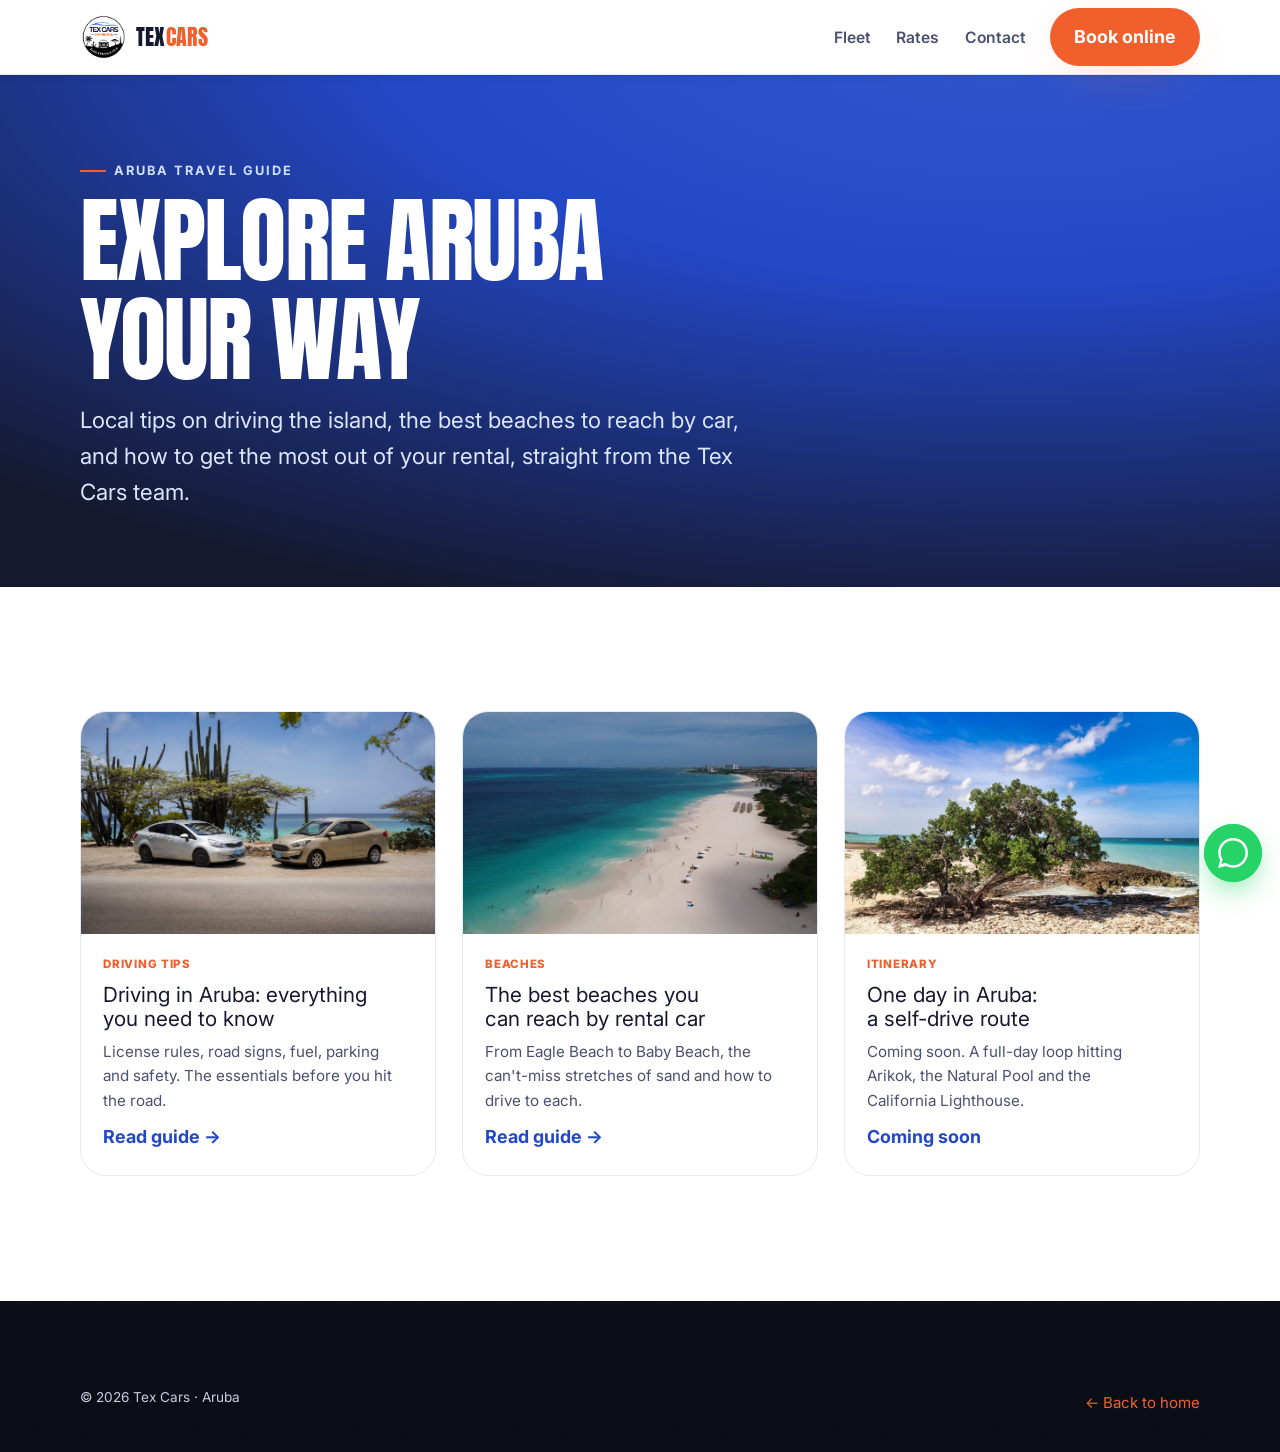
==== commit 0f2e444e: "site: owner feedback round 2 — drop leasing, drop 'no call centers', kill FAQ placeholder, Aruba pho" ====
--- a/blog/index.html
+++ b/blog/index.html
@@ -3,8 +3,8 @@
 <head>
   <meta charset="UTF-8" />
   <meta name="viewport" content="width=device-width, initial-scale=1.0" />
-  <title>Aruba Travel Guide | Tex Cars & Leasing</title>
-  <meta name="description" content="Tips for getting around Aruba by car: driving rules, the best beaches you can reach, and how to make the most of your rental. By Tex Cars & Leasing." />
+  <title>Aruba Travel Guide | Tex Cars</title>
+  <meta name="description" content="Tips for getting around Aruba by car: driving rules, the best beaches you can reach, and how to make the most of your rental. By Tex Cars." />
   <meta name="theme-color" content="#2348C7" />
   <link rel="canonical" href="https://tex-cars.com/blog/" />
   <link rel="icon" type="image/png" href="../assets/logo/favicon-white.png" />
@@ -49,7 +49,7 @@
         <div class="post-grid">
 
           <a class="post-card" href="driving-in-aruba.html">
-            <div class="post-card__img"><img src="../assets/img/hero-coast.jpg" alt="Coastal road in Aruba" loading="lazy" /></div>
+            <div class="post-card__img"><img src="../assets/img/hero-cars.jpg" alt="Tex Cars rental cars on the Aruba coast road" loading="lazy" /></div>
             <div class="post-card__body">
               <span class="post-card__tag">Driving tips</span>
               <h3>Driving in Aruba: everything you need to know</h3>
@@ -86,7 +86,7 @@
   <footer class="footer">
     <div class="container">
       <div class="footer__bottom" style="margin-top:0;border-top:none;">
-        <span>© <span id="year">2026</span> Tex Cars &amp; Leasing · Aruba</span>
+        <span>© <span id="year">2026</span> Tex Cars · Aruba</span>
         <a href="../index.html">← Back to home</a>
       </div>
     </div>
--- a/styles/main.css
+++ b/styles/main.css
@@ -82,9 +82,16 @@
   .nav__links {
     position: fixed; inset: 74px 0 auto 0; flex-direction: column; align-items: flex-start;
     gap: 0; background: #fff; padding: 1rem var(--gutter) 2rem; border-bottom: 1px solid var(--line);
-    box-shadow: var(--shadow-lg); transform: translateY(-120%); transition: transform .35s var(--ease); margin: 0;
+    box-shadow: var(--shadow-lg); transform: translateY(-120%); margin: 0;
+    /* -120% of a short menu is not fully off-screen (its bottom + shadow leaked
+       over the header), so the closed state also hides itself after the slide. */
+    visibility: hidden;
+    transition: transform .35s var(--ease), visibility 0s .35s;
   }
-  .nav.is-open .nav__links { transform: translateY(0); }
+  .nav.is-open .nav__links {
+    transform: translateY(0); visibility: visible;
+    transition: transform .35s var(--ease), visibility 0s 0s;
+  }
   .nav__links a { width: 100%; padding: .95rem 0; border-bottom: 1px solid var(--line); font-size: 1.1rem; }
   .nav__links a::after { display: none; }
   .nav__actions .btn--wa { display: none; }
@@ -382,6 +389,10 @@
   display: block; height: 100%; transform: scaleX(0); transform-origin: left;
   background: linear-gradient(90deg, var(--brand-blue), var(--brand-orange));
 }
+/* On phones the fixed bar rides on top of the sticky header (and moving it to
+   74px would collide with the open nav dropdown), so below the nav breakpoint
+   it goes away entirely. */
+@media (max-width: 920px) { .progress { display: none; } }
 
 /* ---------- Hero entrance stagger (animation: backwards, so it never fights parallax) ---------- */
 @keyframes rise { from { opacity: 0; transform: translateY(18px); } }
